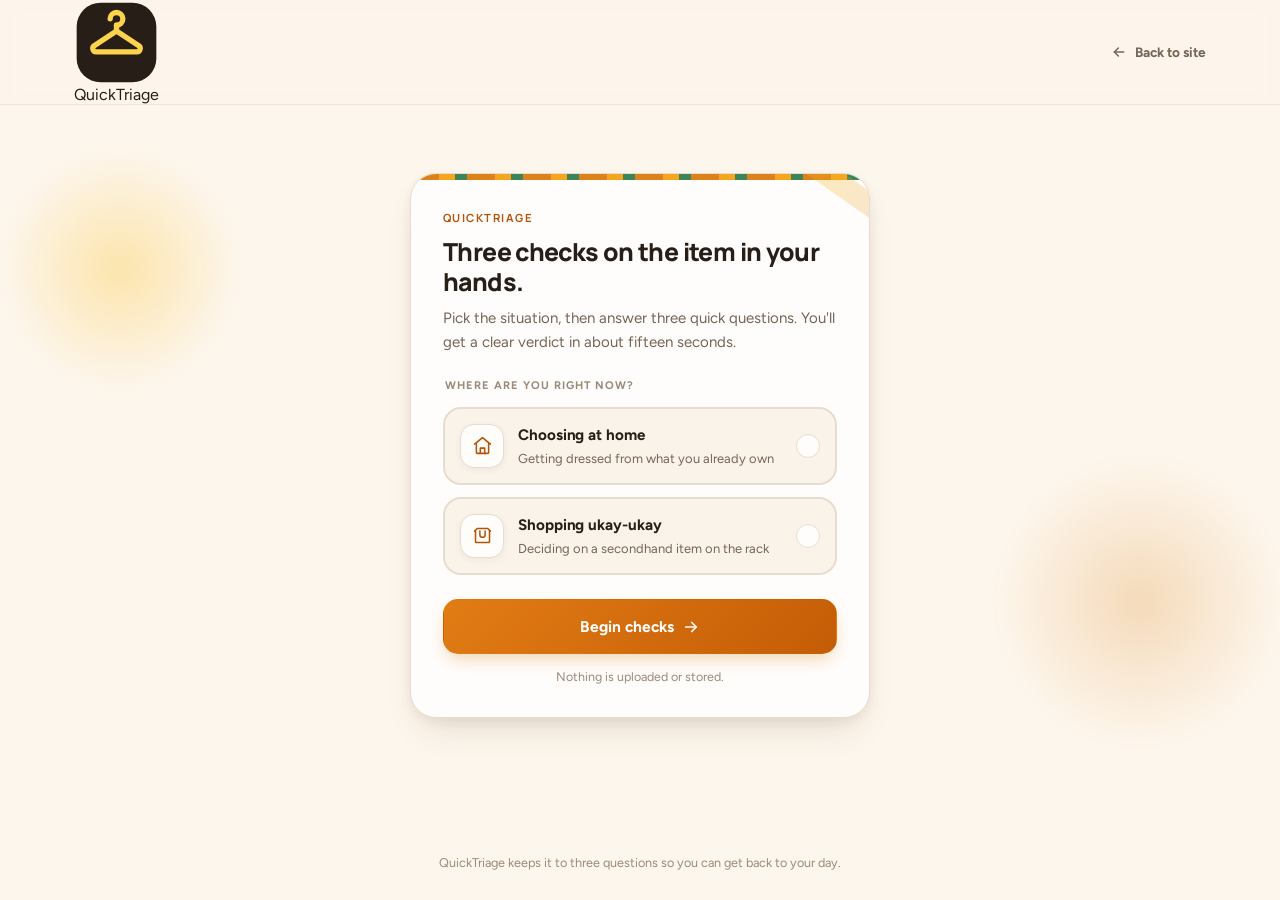
==== session.html @ fe2cacc5 "Add files via upload" ====
<!DOCTYPE html>
<html lang="en">
<head>
  <meta charset="UTF-8">
  <meta name="viewport" content="width=device-width, initial-scale=1">
  <title>QuickTriage — Start a session</title>
  <meta name="description" content="Run any item you're holding through three quick checks. Pick a mode, answer three questions, get a verdict.">
  <meta name="theme-color" content="#fdf6ec">
  <meta name="robots" content="noindex">

  <link rel="preconnect" href="https://fonts.googleapis.com">
  <link rel="preconnect" href="https://fonts.gstatic.com" crossorigin>
  <link href="https://fonts.googleapis.com/css2?family=Figtree:wght@400;600;700&family=Manrope:wght@700;800&display=swap" rel="stylesheet">

  <link rel="stylesheet" href="assets/css/styles.css">
  <link rel="stylesheet" href="assets/css/session.css">
</head>
<body class="qt-session">

  <a class="qt-skip-link" href="#qt-root">Skip to the checklist</a>

  <!-- Thin bar so the app page stays part of the site -->
  <div class="qt-session-bar">
    <div class="qt-container qt-session-bar-inner">
      <a class="qt-logo" href="index.html" aria-label="QuickTriage home">
        <svg viewBox="0 0 32 32" role="img" aria-hidden="true" focusable="false">
          <rect x="1" y="1" width="30" height="30" rx="9" fill="#261e17"/>
          <path d="M16 9.5a2.4 2.4 0 1 0-2.4-2.4" fill="none" stroke="#fcd34d" stroke-width="2" stroke-linecap="round"/>
          <path d="M16 9.5v2.2" fill="none" stroke="#fcd34d" stroke-width="2" stroke-linecap="round"/>
          <path d="M16 11.7 7.6 17.2c-1 .7-.5 2.3.7 2.3h15.4c1.2 0 1.7-1.6.7-2.3L16 11.7Z"
                fill="none" stroke="#fcd34d" stroke-width="2" stroke-linejoin="round"/>
        </svg>
        <span>QuickTriage</span>
      </a>

      <a class="qt-backlink" href="index.html">
        <svg class="qt-icon" viewBox="0 0 24 24" aria-hidden="true" focusable="false"><path d="M19 12H5"/><path d="m11 18-6-6 6-6"/></svg>
        Back to site
      </a>
    </div>
  </div>

  <main class="qt-session-main">
    <div class="qt-root" id="qt-root">

      <div class="qt-app">

        <!-- ---------- SCREEN 1: choose context ---------- -->
        <section class="qt-screen qt-active" id="qt-intake" aria-labelledby="qt-intake-title">
          <p class="qt-kicker">QuickTriage</p>
          <h1 class="qt-h1" id="qt-intake-title">Three checks on the item in your hands.</h1>
          <p class="qt-sub">
            Pick the situation, then answer three quick questions. You'll get a clear
            verdict in about fifteen seconds.
          </p>

          <fieldset style="border:0;margin:0;padding:0;">
            <legend class="qt-field-label">Where are you right now?</legend>

            <div class="qt-ctx-grid" role="radiogroup" aria-labelledby="qt-intake-title">

              <button type="button" class="qt-ctx" data-ctx="home" role="radio" aria-checked="false" tabindex="0">
                <span class="qt-ctx-icon">
                  <svg class="qt-icon" viewBox="0 0 24 24" aria-hidden="true" focusable="false">
                    <path d="M3 10.5 12 3l9 7.5"/>
                    <path d="M5 9.8V20a1 1 0 0 0 1 1h12a1 1 0 0 0 1-1V9.8"/>
                    <path d="M9.5 21v-6h5v6"/>
                  </svg>
                </span>
                <span class="qt-ctx-body">
                  <span class="qt-ctx-title">Choosing at home</span>
                  <span class="qt-ctx-desc">Getting dressed from what you already own</span>
                </span>
              </button>

              <button type="button" class="qt-ctx" data-ctx="shop" role="radio" aria-checked="false" tabindex="0">
                <span class="qt-ctx-icon">
                  <svg class="qt-icon" viewBox="0 0 24 24" aria-hidden="true" focusable="false">
                    <path d="M3 7l3-3h12l3 3"/>
                    <path d="M4 7v12a1 1 0 0 0 1 1h14a1 1 0 0 0 1-1V7"/>
                    <path d="M9 7v4a3 3 0 0 0 6 0V7"/>
                  </svg>
                </span>
                <span class="qt-ctx-body">
                  <span class="qt-ctx-title">Shopping ukay-ukay</span>
                  <span class="qt-ctx-desc">Deciding on a secondhand item on the rack</span>
                </span>
              </button>

            </div>
          </fieldset>

          <button type="button" class="qt-btn qt-btn-primary" id="qt-btn-begin" disabled aria-disabled="true">
            Begin checks
            <svg class="qt-icon" viewBox="0 0 24 24" aria-hidden="true" focusable="false"><path d="M5 12h14"/><path d="m13 6 6 6-6 6"/></svg>
          </button>

          <p style="margin:14px 0 0;font-size:0.78rem;line-height:1.5;color:var(--qt-faint);text-align:center;">
            Nothing is uploaded or stored.
          </p>
        </section>

        <!-- ---------- SCREEN 2: the three checks ---------- -->
        <section class="qt-screen" id="qt-triage" aria-labelledby="qt-q-title" aria-live="polite">
          <div class="qt-meta">
            <span class="qt-badge" id="qt-ctx-badge">Choosing at home</span>
            <span class="qt-badge" id="qt-item-counter">Check 1 of 3</span>
          </div>

          <div class="qt-bar" role="progressbar" aria-labelledby="qt-item-counter"
               aria-valuemin="1" aria-valuemax="3" aria-valuenow="1" id="qt-progress">
            <div class="qt-bar-fill" id="qt-bar-fill"></div>
          </div>

          <h2 class="qt-h2" id="qt-q-title">Does it suit today's plan?</h2>
          <p class="qt-sub" id="qt-q-help">Weather, schedule, how long you'll be on your feet.</p>

          <p class="qt-helper" id="qt-tip">If the answer needs a "well, maybe"—it's a no.</p>

          <button type="button" class="qt-btn qt-btn-yes" id="qt-yes">
            <svg class="qt-icon" viewBox="0 0 24 24" aria-hidden="true" focusable="false"><path d="M20 6 9 17l-5-5"/></svg>
            Yes, that's covered
          </button>
          <button type="button" class="qt-btn qt-btn-no" id="qt-no">
            <svg class="qt-icon" viewBox="0 0 24 24" aria-hidden="true" focusable="false"><path d="M18 6 6 18"/><path d="m6 6 12 12"/></svg>
            No, it isn't
          </button>
          <button type="button" class="qt-btn qt-btn-back" id="qt-back">← Back</button>
        </section>

        <!-- ---------- SCREEN 3: verdict ---------- -->
        <section class="qt-screen" id="qt-verdict" aria-labelledby="qt-verdict-title" aria-live="polite">
          <div class="qt-verdict" id="qt-verdict-box">
            <span class="qt-verdict-emoji" id="qt-verdict-emoji" aria-hidden="true"></span>
            <h2 id="qt-verdict-title">Grab and go</h2>
            <p id="qt-verdict-sub">It passed all three checks.</p>
          </div>

          <ul class="qt-report" id="qt-report"></ul>

          <aside class="qt-recommendation" id="qt-recommendation" aria-live="polite">
            <span class="qt-recommendation-label">Line recommendation</span>
            <p id="qt-recommendation-text">Wear it and enjoy the rest of your day.</p>
          </aside>

          <button type="button" class="qt-btn qt-btn-primary" id="qt-check-another">
            Check another item
            <svg class="qt-icon" viewBox="0 0 24 24" aria-hidden="true" focusable="false"><path d="M12 5v14"/><path d="m6 13 6 6 6-6" transform="rotate(180 12 12)"/></svg>
          </button>
          <button type="button" class="qt-btn qt-btn-ghost" id="qt-see-summary">See the summary</button>
        </section>

        <!-- ---------- SCREEN 4: summary ---------- -->
        <section class="qt-screen" id="qt-summary" aria-labelledby="qt-summary-title">
          <p class="qt-kicker">Session summary</p>
          <h2 class="qt-h2" id="qt-summary-title">Here's how the pile broke down.</h2>

          <div class="qt-stats">
            <div class="qt-stat qt-stat-approved">
              <span class="qt-stat-num" id="qt-stat-approved">0</span>
              <span class="qt-stat-label">Passed all three</span>
            </div>
            <div class="qt-stat">
              <span class="qt-stat-num" id="qt-stat-rejected">0</span>
              <span class="qt-stat-label">Sent back</span>
            </div>
            <div class="qt-stat qt-stat-wide">
              <span class="qt-stat-num" id="qt-stat-total">0</span>
              <span class="qt-stat-label">Items checked in this session</span>
            </div>
          </div>

          <div class="qt-breakdown" id="qt-breakdown"></div>

          <aside class="qt-session-recommendation" id="qt-session-recommendation" aria-live="polite">
            <span class="qt-recommendation-label">What to do next</span>
            <p id="qt-session-recommendation-text">Start checking items to build your session takeaway.</p>
          </aside>

          <button type="button" class="qt-btn qt-btn-primary" id="qt-start-over">Start a new session</button>
          <button type="button" class="qt-btn qt-btn-ghost" id="qt-back-home">Back to the homepage</button>
        </section>

      </div>
    </div>
  </main>

  <p class="qt-session-foot">QuickTriage keeps it to three questions so you can get back to your day.</p>

  <script src="assets/js/session.js"></script>
</body>
</html>
---- assets/css/styles.css ----
/* ==========================================================================
   QuickTriage — shared stylesheet
   Used by index.html (home page) and session.html (the triage app).
   Load order: styles.css, then home.css or session.css.
   ========================================================================== */

:root {
  /* Brand palette — pulled from the QuickTriage session app */
  --qt-primary: #d97706;
  --qt-primary-strong: #b45309;
  --qt-primary-deep: #8c3b06;
  --qt-primary-soft: #fef3c7;
  --qt-primary-border: #fcd34d;

  --qt-success: #2b7a4b;
  --qt-success-strong: #21613b;
  --qt-success-soft: #e9f6ee;

  --qt-danger: #c6472c;
  --qt-danger-strong: #9e3a22;
  --qt-danger-soft: #fdedea;

  /* Neutrals / surfaces */
  --qt-text: #261e17;
  --qt-muted: #756556;
  --qt-faint: #9a8a79;
  --qt-line: #e8dcd0;
  --qt-surface: #fffdfb;
  --qt-surface-2: #faf3ea;
  --qt-surface-hover: #f3e7d8;
  --qt-cream: #fdf6ec;

  /* Shape & motion */
  --qt-radius-lg: 26px;
  --qt-radius-md: 16px;
  --qt-radius-sm: 14px;
  --qt-ease: cubic-bezier(0.22, 0.8, 0.3, 1);
  --qt-shadow: 0 18px 36px -14px rgba(74, 48, 24, 0.18), 0 4px 12px rgba(74, 48, 24, 0.06);
  --qt-shadow-sm: 0 2px 8px rgba(74, 48, 24, 0.06);

  /* Type */
  --qt-font-body: "Figtree", ui-sans-serif, -apple-system, BlinkMacSystemFont, "Segoe UI", Roboto, "Helvetica Neue", Arial, sans-serif;
  --qt-font-head: "Manrope", "Figtree", ui-sans-serif, -apple-system, BlinkMacSystemFont, "Segoe UI", Roboto, Arial, sans-serif;

  /* Layout */
  --qt-max: 1180px;
  --qt-gutter: 24px;
}

/* ---------- Reset ---------- */
*,
*::before,
*::after { box-sizing: border-box; }

html { scroll-behavior: smooth; }

body {
  margin: 0;
  font-family: var(--qt-font-body);
  color: var(--qt-text);
  -webkit-font-smoothing: antialiased;
  -moz-osx-font-smoothing: grayscale;
  font-synthesis: none;
}

img,
svg { display: block; max-width: 100%; }

h1, h2, h3, h4, p, ul, li, figure { margin: 0; padding: 0; }

ul { list-style: none; }

a { color: inherit; text-decoration: none; }

button { font: inherit; color: inherit; }

/* Consistent, visible focus for keyboard users everywhere */
:where(a, button, [tabindex]):focus-visible {
  outline: 2px solid var(--qt-primary);
  outline-offset: 3px;
  border-radius: 6px;
}

/* ---------- Shared primitives ---------- */
.qt-container {
  width: 100%;
  max-width: var(--qt-max);
  margin: 0 auto;
  padding: 0 var(--qt-gutter);
}

.qt-skip-link {
  position: absolute;
  left: 16px;
  top: -80px;
  z-index: 100;
  padding: 12px 20px;
  background: var(--qt-text);
  color: #fff;
  border-radius: 0 0 12px 12px;
  font-weight: 700;
  transition: top 0.2s var(--qt-ease);
}
.qt-skip-link:focus { top: 0; }

.qt-visually-hidden {
  position: absolute !important;
  width: 1px; height: 1px;
  margin: -1px; padding: 0;
  overflow: hidden;
  clip: rect(0 0 0 0);
  clip-path: inset(50%);
  white-space: nowrap;
  border: 0;
}

/* Small caps label used above headings */
.qt-kicker {
  font-family: var(--qt-font-head);
  font-size: 0.72rem;
  font-weight: 700;
  letter-spacing: 0.13em;
  text-transform: uppercase;
  color: var(--qt-primary-strong);
}

.qt-icon {
  width: 22px;
  height: 22px;
  flex: 0 0 auto;
  stroke: currentColor;
  stroke-width: 1.75;
  stroke-linecap: round;
  stroke-linejoin: round;
  fill: none;
}

/* ---------- Global reduced-motion respect ---------- */
@media (prefers-reduced-motion: reduce) {
  html { scroll-behavior: auto; }

  *,
  *::before,
  *::after {
    animation-duration: 0.001ms !important;
    animation-delay: 0ms !important;
    transition-duration: 0.001ms !important;
  }
}
---- assets/css/session.css ----
/* ==========================================================================
   QuickTriage — session.html (triage app) styles
   The .qt-root block is your original component CSS, scoped to the app card.
   ========================================================================== */

body.qt-session {
  background: var(--qt-cream);
  min-height: 100vh;
  display: flex;
  flex-direction: column;
}

/* Thin top bar so the app page still feels part of the site */
.qt-session-bar {
  position: relative;
  z-index: 5;
  border-bottom: 1px solid rgba(232, 220, 208, 0.7);
  background: rgba(253, 246, 236, 0.9);
  backdrop-filter: blur(10px);
  -webkit-backdrop-filter: blur(10px);
}
.qt-session-bar-inner {
  display: flex;
  align-items: center;
  justify-content: space-between;
  gap: 16px;
  min-height: 62px;
}
.qt-backlink {
  display: inline-flex;
  align-items: center;
  gap: 8px;
  font-size: 0.85rem;
  font-weight: 700;
  color: var(--qt-muted);
  padding: 8px 0;
  transition: color 0.18s ease, gap 0.18s var(--qt-ease);
}
.qt-backlink .qt-icon { width: 16px; height: 16px; stroke-width: 2.25; }
.qt-backlink:hover { color: var(--qt-text); gap: 11px; }

.qt-session-main {
  flex: 1;
  display: flex;
  align-items: flex-start;
  justify-content: center;
  padding: clamp(20px, 4vw, 44px) 0 clamp(40px, 6vw, 72px);
}

.qt-session-foot {
  padding: 22px 0 30px;
  text-align: center;
  font-size: 0.79rem;
  color: var(--qt-faint);
}

/* --------------------------------------------------------------------------
   Component: .qt-root
   -------------------------------------------------------------------------- */
.qt-root {
  --qt-primary: #d97706;
  --qt-primary-strong: #b45309;
  --qt-primary-soft: #fef3c7;
  --qt-primary-border: #fcd34d;
  --qt-success: #2b7a4b;
  --qt-success-strong: #21613b;
  --qt-success-soft: #e9f6ee;
  --qt-danger: #c6472c;
  --qt-danger-strong: #9e3a22;
  --qt-danger-soft: #fdedea;
  --qt-text: #261e17;
  --qt-muted: #756556;
  --qt-faint: #9a8a79;
  --qt-line: #e8dcd0;
  --qt-surface: #fffdfb;
  --qt-surface-2: #faf3ea;
  --qt-surface-hover: #f3e7d8;
  --qt-radius-lg: 26px;
  --qt-radius-md: 16px;
  --qt-radius-sm: 14px;
  --qt-ease: cubic-bezier(0.22, 0.8, 0.3, 1);
  --qt-shadow: 0 18px 36px -14px rgba(74, 48, 24, 0.18), 0 4px 12px rgba(74, 48, 24, 0.06);
  --qt-font-body: "Figtree", ui-sans-serif, -apple-system, BlinkMacSystemFont, "Segoe UI", Roboto, "Helvetica Neue", Arial, sans-serif;
  --qt-font-head: "Manrope", "Figtree", ui-sans-serif, -apple-system, BlinkMacSystemFont, "Segoe UI", Roboto, Arial, sans-serif;
  position: relative;
  font-family: var(--qt-font-body);
  display: flex;
  justify-content: center;
  padding: 24px 16px;
  box-sizing: border-box;
  -webkit-font-smoothing: antialiased;
  -moz-osx-font-smoothing: grayscale;
  font-synthesis: none;
  width: 100%;
}
.qt-root *, .qt-root *::before, .qt-root *::after { box-sizing: border-box; }

/* Ambient blobs behind the card */
.qt-root::before,
.qt-root::after {
  content: "";
  position: absolute;
  border-radius: 999px;
  pointer-events: none;
  z-index: 0;
  filter: blur(8px);
}
.qt-root::before {
  width: 240px; height: 240px; top: 0; left: 0;
  background: radial-gradient(circle, rgba(251, 191, 36, 0.32) 0%, rgba(251, 191, 36, 0) 70%);
  animation: qt-float-a 9s ease-in-out infinite alternate;
}
.qt-root::after {
  width: 280px; height: 280px; bottom: 0; right: 0;
  background: radial-gradient(circle, rgba(217, 119, 6, 0.22) 0%, rgba(217, 119, 6, 0) 72%);
  animation: qt-float-b 11s ease-in-out infinite alternate;
}
@keyframes qt-float-a { from { transform: translate3d(0,0,0) scale(1); } to { transform: translate3d(18px,14px,0) scale(1.06); } }
@keyframes qt-float-b { from { transform: translate3d(0,0,0) scale(1); } to { transform: translate3d(-16px,-12px,0) scale(1.05); } }

.qt-app {
  position: relative; z-index: 1; overflow: hidden;
  width: 100%; max-width: 460px;
  background: var(--qt-surface);
  border: 1px solid var(--qt-line);
  border-radius: var(--qt-radius-lg);
  box-shadow: var(--qt-shadow);
  padding: 30px 24px 26px;
  color: var(--qt-text);
  text-align: left; line-height: 1.5;
  -webkit-tap-highlight-color: transparent;
}

/* Striped awning accent along the card top */
.qt-app::before {
  content: ""; position: absolute; top: 0; left: 0; right: 0; height: 6px;
  background: repeating-linear-gradient(90deg,
    var(--qt-primary) 0px, var(--qt-primary) 28px,
    #f59e0b 28px, #f59e0b 44px,
    var(--qt-success) 44px, var(--qt-success) 56px);
  opacity: 0.92; pointer-events: none;
}
.qt-app::after {
  content: ""; position: absolute; top: 6px; right: -36px;
  width: 110px; height: 22px;
  background: linear-gradient(90deg, rgba(251,191,36,0.3), rgba(217,119,6,0.18));
  transform: rotate(35deg); pointer-events: none;
}

/* ---- Screens ---- */
.qt-screen { display: none; }
.qt-screen.qt-active { display: block; }
#qt-triage.qt-active { animation: qt-step-in 0.28s var(--qt-ease) both; }
#qt-verdict.qt-active { animation: qt-stage-in 0.3s var(--qt-ease) both; }
#qt-summary.qt-active { animation: qt-rise-in 0.34s var(--qt-ease) both; }

@keyframes qt-step-in { from { opacity: 0; transform: translateX(16px); } to { opacity: 1; transform: translateX(0); } }
@keyframes qt-stage-in { from { opacity: 0; transform: scale(1.03); } 60% { opacity: 1; } to { opacity: 1; transform: scale(1); } }
@keyframes qt-rise-in { from { opacity: 0; transform: translateY(16px); } to { opacity: 1; transform: translateY(0); } }
@keyframes qt-rise { from { opacity: 0; transform: translateY(8px); } to { opacity: 1; transform: translateY(0); } }
@keyframes qt-fade-only { from { opacity: 0; } to { opacity: 1; } }
@keyframes qt-pop { 0% { transform: scale(1); } 45% { transform: scale(1.12); } 100% { transform: scale(1); } }
@keyframes qt-verdict-pop { 0% { opacity: 0; transform: scale(0.92) rotate(-1.4deg); } 60% { opacity: 1; transform: scale(1.015) rotate(0.4deg); } 100% { opacity: 1; transform: scale(1) rotate(0deg); } }
@keyframes qt-row-in { from { opacity: 0; transform: translateX(-6px); } to { opacity: 1; transform: translateX(0); } }
@keyframes qt-bar-grow { from { transform: scaleX(0); } to { transform: scaleX(1); } }

.qt-in { animation: qt-rise 0.26s var(--qt-ease) both; }
.qt-in-soft { animation: qt-fade-only 0.26s ease-out both; }
.qt-pop { animation: qt-pop 0.28s ease-out; }
.qt-verdict-in { animation: qt-verdict-pop 0.3s var(--qt-ease) both; }
.qt-row { animation: qt-row-in 0.24s ease-out both; }

/* ---- Typography ---- */
.qt-kicker { margin: 0 0 10px; font-family: var(--qt-font-head); font-size: 0.7rem; font-weight: 700; letter-spacing: 0.13em; text-transform: uppercase; color: var(--qt-primary-strong); }
.qt-h1 { margin: 0 0 10px; font-family: var(--qt-font-head); font-size: 1.55rem; line-height: 1.2; font-weight: 800; letter-spacing: -0.025em; }
.qt-h2 { margin: 0 0 12px; font-family: var(--qt-font-head); font-size: 1.2rem; line-height: 1.32; font-weight: 700; letter-spacing: -0.015em; }
.qt-sub { margin: 0 0 24px; font-size: 0.94rem; line-height: 1.6; color: var(--qt-muted); }
.qt-field-label { margin: 0 0 12px; font-size: 0.69rem; font-weight: 700; letter-spacing: 0.09em; text-transform: uppercase; color: var(--qt-faint); }

/* ---- Context picker ---- */
.qt-ctx-grid { display: grid; gap: 12px; margin-bottom: 24px; }

.qt-ctx {
  position: relative; display: flex; align-items: flex-start; gap: 14px;
  width: 100%; min-height: 66px; text-align: left; font: inherit; color: inherit;
  background: var(--qt-surface-2); border: 2px solid var(--qt-line);
  border-radius: 18px; padding: 15px 46px 15px 15px;
  cursor: pointer; touch-action: manipulation;
  -webkit-user-select: none; user-select: none; -webkit-tap-highlight-color: transparent;
  transition: border-color 0.16s ease, background-color 0.16s ease, box-shadow 0.16s ease, transform 0.16s ease;
}
@media (hover: hover) {
  .qt-ctx:hover { background: var(--qt-surface-hover); border-color: #d8c3ad; box-shadow: 0 2px 10px -4px rgba(74,48,24,0.16); transform: translateY(-2px); }
}
.qt-ctx:active { transform: scale(0.987); }
.qt-ctx:focus-visible { outline: 2px solid var(--qt-primary); outline-offset: 2px; }
.qt-ctx.qt-selected {
  border-color: var(--qt-primary);
  background: linear-gradient(135deg, #fffdf9 0%, #fef5e4 100%);
  box-shadow: 0 8px 20px -6px rgba(217, 119, 6, 0.22);
}
.qt-ctx::after {
  content: ""; position: absolute; top: 50%; right: 15px;
  width: 24px; height: 24px; border-radius: 50%;
  border: 1.5px solid var(--qt-line); background-color: var(--qt-surface);
  background-repeat: no-repeat; background-position: center; background-size: 13px 13px;
  transform: translateY(-50%); pointer-events: none;
  transition: border-color 0.16s ease, background-color 0.16s ease;
}
.qt-ctx.qt-selected::after {
  border-color: var(--qt-primary); background-color: var(--qt-primary);
  background-image: url("data:image/svg+xml,%3Csvg xmlns='http://www.w3.org/2000/svg' viewBox='0 0 24 24' fill='none' stroke='%23ffffff' stroke-width='3.5' stroke-linecap='round' stroke-linejoin='round'%3E%3Cpath d='M20 6L9 17l-5-5'/%3E%3C/svg%3E");
  animation: qt-pop 0.26s ease-out;
}

.qt-ctx-icon {
  flex: 0 0 auto; display: grid; place-items: center;
  width: 44px; height: 44px; border-radius: 14px;
  background: #fffdf9; border: 1px solid var(--qt-line);
  box-shadow: 0 2px 6px rgba(74,48,24,0.06);
  color: var(--qt-primary-strong);
  transition: background-color 0.16s ease, border-color 0.16s ease;
}
.qt-ctx-icon .qt-icon { width: 21px; height: 21px; }
.qt-ctx.qt-selected .qt-ctx-icon { background: var(--qt-primary-soft); border-color: var(--qt-primary-border); }

.qt-ctx-title { display: block; font-size: 0.95rem; font-weight: 700; letter-spacing: -0.005em; margin-bottom: 3px; }
.qt-ctx-desc { display: block; font-size: 0.81rem; line-height: 1.4; color: var(--qt-muted); }

/* ---- Buttons ---- */
.qt-btn { transition: background-color 0.16s ease, border-color 0.16s ease, box-shadow 0.16s ease, transform 0.12s ease; }

.qt-root .qt-btn {
  display: flex; align-items: center; justify-content: center; gap: 8px;
  width: 100%; min-height: 52px; padding: 15px 20px;
  font: inherit; font-size: 0.97rem; font-weight: 700; letter-spacing: -0.005em;
  border: 1.5px solid transparent; border-radius: 15px;
  cursor: pointer; touch-action: manipulation;
  -webkit-user-select: none; user-select: none; -webkit-tap-highlight-color: transparent;
}
.qt-root .qt-btn .qt-icon { width: 18px; height: 18px; stroke-width: 2.25; }
.qt-btn:focus-visible { outline: 2px solid var(--qt-primary); outline-offset: 2px; }
.qt-btn:active { transform: scale(0.985); }

.qt-btn-primary { background: linear-gradient(135deg, #e27c14 0%, #c45c06 100%); color: #ffffff; box-shadow: 0 8px 18px -4px rgba(217,119,6,0.32); }
@media (hover: hover) { .qt-btn-primary:hover { background: linear-gradient(135deg, #d4700c 0%, #ae5004 100%); transform: translateY(-1px); } }
.qt-btn-primary:active { box-shadow: 0 4px 10px -4px rgba(217,119,6,0.34); }

.qt-btn-yes { background: linear-gradient(135deg, #2f8552 0%, var(--qt-success) 100%); color: #ffffff; margin-bottom: 10px; box-shadow: 0 6px 16px -4px rgba(43,122,75,0.3); }
@media (hover: hover) { .qt-btn-yes:hover { background: linear-gradient(135deg, #277346 0%, var(--qt-success-strong) 100%); transform: translateY(-1px); } }

.qt-btn-no { background: var(--qt-danger-soft); color: var(--qt-danger); border-color: #f5c0b5; }
@media (hover: hover) { .qt-btn-no:hover { background: #fbd7d0; border-color: #eba496; } }
#qt-triage.qt-inverted-question #qt-yes { margin-bottom: 10px; }
#qt-triage.qt-inverted-question #qt-no { margin-bottom: 0; }

.qt-btn-ghost { background: var(--qt-surface-2); color: var(--qt-text); border-color: var(--qt-line); margin-top: 10px; }
@media (hover: hover) { .qt-btn-ghost:hover { background: var(--qt-surface-hover); border-color: #d6c2ad; } }

.qt-btn-back { background: transparent; color: var(--qt-muted); border-color: transparent; min-height: 40px; padding: 8px; margin-top: 4px; font-size: 0.84rem; font-weight: 600; letter-spacing: 0; }
@media (hover: hover) { .qt-btn-back:hover { background: var(--qt-surface-2); color: var(--qt-text); } }

/* ---- Meta, progress ---- */
.qt-meta { display: flex; align-items: center; justify-content: space-between; gap: 10px; margin-bottom: 14px; }
.qt-badge { display: inline-block; font-size: 0.75rem; font-weight: 700; letter-spacing: 0.015em; padding: 5px 12px; border-radius: 999px; border: 1px solid var(--qt-line); background: var(--qt-surface-2); color: var(--qt-muted); white-space: nowrap; }
#qt-item-counter { background: var(--qt-primary-soft); border-color: var(--qt-primary-border); color: #8c3b06; }

.qt-bar { height: 9px; background: var(--qt-surface-2); border: 1px solid var(--qt-line); border-radius: 999px; overflow: hidden; margin-bottom: 22px; }
.qt-bar-fill { height: 100%; width: 33.333%; border-radius: 999px; background: linear-gradient(90deg, #fbbf24 0%, var(--qt-primary) 100%); transition: width 0.34s var(--qt-ease); }

.qt-helper { background: var(--qt-surface-2); border: 1px solid var(--qt-line); border-left: 4px solid var(--qt-primary); border-radius: 4px 14px 14px 4px; padding: 12px 14px; margin: 0 0 22px; font-size: 0.85rem; line-height: 1.5; color: var(--qt-muted); }

/* ---- Verdict ---- */
.qt-verdict { position: relative; overflow: hidden; border-radius: 20px; padding: 26px 20px 22px; text-align: center; margin-bottom: 18px; border: 1.5px solid transparent; }
.qt-verdict-grab { background: linear-gradient(160deg, #f1fbf5 0%, var(--qt-success-soft) 100%); border-color: #b4dfc4; color: #17492b; box-shadow: 0 10px 22px -8px rgba(43,122,75,0.18); }
.qt-verdict-skip { background: linear-gradient(160deg, #fff5f3 0%, var(--qt-danger-soft) 100%); border-color: #f5c0b5; color: #782312; box-shadow: 0 10px 22px -8px rgba(198,71,44,0.16); }
.qt-verdict::before { content: ""; position: absolute; top: 0; left: 0; right: 0; height: 3px; background: currentColor; opacity: 0.22; pointer-events: none; }
.qt-verdict-emoji { display: inline-grid; place-items: center; width: 46px; height: 46px; border-radius: 50%; background: var(--qt-surface); box-shadow: 0 6px 16px -8px rgba(74,48,24,0.35); font-size: 1.3rem; line-height: 1; margin-bottom: 12px; }
.qt-verdict-emoji .qt-icon { width: 22px; height: 22px; stroke-width: 2.4; }
.qt-verdict h2 { margin: 0 0 6px; font-family: var(--qt-font-head); font-size: 1.24rem; font-weight: 700; letter-spacing: -0.018em; }
.qt-verdict p { margin: 0; font-size: 0.88rem; line-height: 1.5; opacity: 0.82; }

/* ---- Report list ---- */
.qt-report { list-style: none; margin: 0 0 22px; padding: 0; border: 1px solid var(--qt-line); border-radius: var(--qt-radius-sm); overflow: hidden; background: var(--qt-surface); }
.qt-report li { padding: 15px 16px 16px; font-size: 0.9rem; background: var(--qt-surface); }
.qt-report li + li { border-top: 1px solid var(--qt-line); }
.qt-report-line { display: flex; align-items: flex-start; justify-content: space-between; gap: 14px; }
.qt-report-name { font-weight: 700; letter-spacing: -0.005em; min-width: 0; }
.qt-mark { flex: 0 0 auto; margin-top: 1px; font-size: 0.72rem; font-weight: 700; letter-spacing: 0.015em; padding: 4px 9px; border-radius: 999px; white-space: nowrap; }
.qt-mark-pass { color: #1f6340; background: var(--qt-success-soft); }
.qt-mark-fail { color: var(--qt-danger-strong); background: var(--qt-danger-soft); }
.qt-row-suggestion { margin: 9px 0 0; padding-left: 10px; border-left: 3px solid #e7a89b; font-size: 0.82rem; line-height: 1.5; color: var(--qt-muted); }
.qt-row-suggestion strong { color: var(--qt-danger-strong); }

.qt-recommendation,
.qt-session-recommendation {
  position: relative;
  overflow: hidden;
  margin: -8px 0 18px;
  padding: 15px 16px 14px;
  border: 1.5px solid var(--qt-line);
  border-radius: var(--qt-radius-md);
  background: linear-gradient(135deg, #fffdf9 0%, #f8eddf 100%);
}
.qt-recommendation-pass { border-color: #b4dfc4; background: linear-gradient(135deg, #f7fcf9 0%, #e8f6ed 100%); }
.qt-recommendation-skip { border-color: #f5c0b5; background: linear-gradient(135deg, #fffaf8 0%, #fdeee9 100%); }
.qt-recommendation::before,
.qt-session-recommendation::before {
  content: "";
  position: absolute;
  left: 0;
  top: 0;
  bottom: 0;
  width: 4px;
  background: var(--qt-primary);
}
.qt-recommendation-pass::before { background: var(--qt-success); }
.qt-recommendation-skip::before { background: var(--qt-danger); }
.qt-recommendation-label {
  display: block;
  margin-bottom: 5px;
  font-size: 0.67rem;
  font-weight: 800;
  line-height: 1.2;
  letter-spacing: 0.11em;
  text-transform: uppercase;
  color: var(--qt-primary-strong);
}
.qt-recommendation p,
.qt-session-recommendation p {
  margin: 0;
  font-size: 0.88rem;
  line-height: 1.55;
  font-weight: 700;
  color: var(--qt-text);
}

/* ---- Summary ---- */
.qt-stats { display: grid; grid-template-columns: 1fr 1fr; gap: 12px; margin-bottom: 18px; }
.qt-stat { background: var(--qt-surface-2); border: 1.5px solid var(--qt-line); border-radius: 16px; padding: 16px 12px; text-align: center; }
.qt-stat-wide { grid-column: 1 / -1; background: linear-gradient(135deg, #fffdf9 0%, #fef5e4 100%); border-color: var(--qt-primary-border); }
.qt-stat-num { display: block; font-family: var(--qt-font-head); font-size: 1.72rem; font-weight: 800; line-height: 1.05; letter-spacing: -0.025em; color: var(--qt-primary); font-variant-numeric: tabular-nums; }
.qt-stat-approved .qt-stat-num { color: var(--qt-success); }
.qt-stat-label { display: block; margin-top: 6px; font-size: 0.76rem; line-height: 1.35; font-weight: 600; color: var(--qt-muted); }

.qt-breakdown { padding: 16px; border: 1px solid var(--qt-line); border-radius: var(--qt-radius-md); margin-bottom: 20px; background: var(--qt-surface); }
.qt-bd-title { margin: 0 0 10px; font-size: 0.69rem; font-weight: 700; letter-spacing: 0.09em; text-transform: uppercase; color: var(--qt-faint); }
.qt-bd-row { position: relative; display: flex; align-items: center; justify-content: space-between; gap: 10px; font-size: 0.86rem; padding: 9px 0 12px; }
.qt-bd-row::after { content: ""; position: absolute; left: 0; right: 0; bottom: 5px; height: 3px; width: var(--qt-w, 0%); border-radius: 999px; background: linear-gradient(90deg, #e0704f 0%, var(--qt-danger) 100%); transform-origin: left center; pointer-events: none; animation: qt-bar-grow 0.52s var(--qt-ease) var(--qt-d, 0ms) both; }
.qt-bd-row + .qt-bd-row { border-top: 1px solid var(--qt-line); }
.qt-bd-name { font-weight: 600; }
.qt-bd-count { font-weight: 800; font-size: 0.8rem; color: var(--qt-danger-strong); background: var(--qt-danger-soft); border-radius: 999px; padding: 2px 10px; font-variant-numeric: tabular-nums; }
.qt-bd-note { margin: 0; font-size: 0.85rem; line-height: 1.5; color: var(--qt-muted); }

.qt-item-row { display: flex; align-items: baseline; justify-content: space-between; gap: 12px; padding: 9px 0; border-top: 1px solid var(--qt-line); font-size: 0.85rem; }
.qt-item-row:first-of-type { border-top: 0; padding-top: 0; }
.qt-item-n { font-weight: 700; color: var(--qt-text); }
.qt-item-v { text-align: right; font-weight: 600; font-size: 0.82rem; }
.qt-v-pass { color: var(--qt-success-strong); }
.qt-v-fail { color: var(--qt-danger-strong); }

/* ---- Responsive ---- */
@media (max-width: 480px) {
  .qt-root { padding: 16px 10px; }
  .qt-app { padding: 26px 18px 22px; border-radius: 22px; }
  .qt-h1 { font-size: 1.42rem; }
  .qt-h2 { font-size: 1.12rem; }
  .qt-stat-num { font-size: 1.55rem; }
  .qt-ctx { padding: 14px 44px 14px 14px; gap: 12px; }
  .qt-ctx-icon { width: 40px; height: 40px; }
  .qt-report li { padding: 14px 14px 15px; }
}
@media (min-width: 768px) { .qt-app { padding: 36px 32px 30px; } }
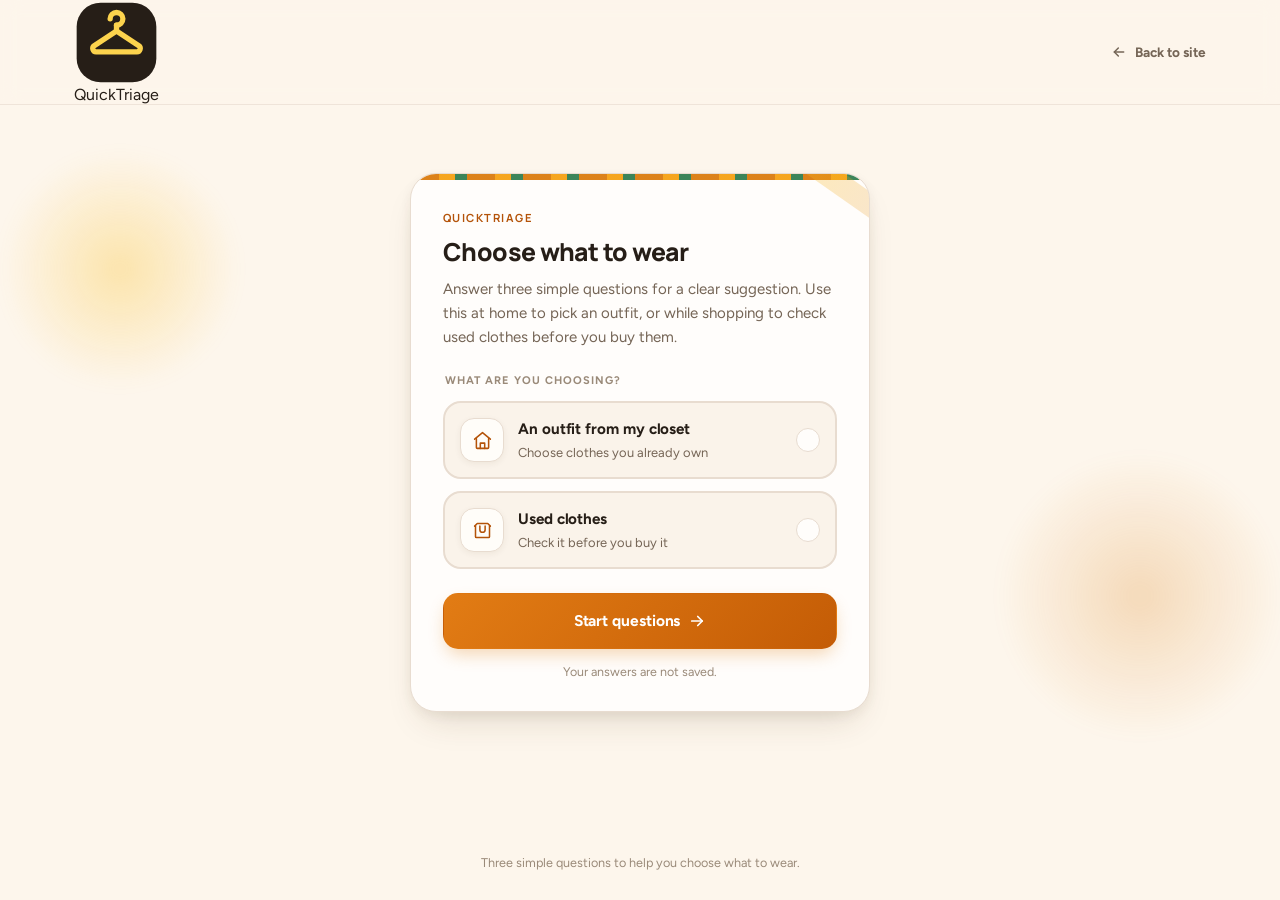
==== commit b8971da5: "Use clear language on site pages" ====
--- a/session.html
+++ b/session.html
@@ -3,8 +3,8 @@
 <head>
   <meta charset="UTF-8">
   <meta name="viewport" content="width=device-width, initial-scale=1">
-  <title>QuickTriage — Start a session</title>
-  <meta name="description" content="Run any item you're holding through three quick checks. Pick a mode, answer three questions, get a verdict.">
+  <title>QuickTriage: Check an outfit or used clothes</title>
+  <meta name="description" content="Answer three simple questions to choose an outfit or check used clothes before you buy them.">
   <meta name="theme-color" content="#fdf6ec">
   <meta name="robots" content="noindex">
 
@@ -17,7 +17,7 @@
 </head>
 <body class="qt-session">
 
-  <a class="qt-skip-link" href="#qt-root">Skip to the checklist</a>
+  <a class="qt-skip-link" href="#qt-root">Skip to the questions</a>
 
   <!-- Thin bar so the app page stays part of the site -->
   <div class="qt-session-bar">
@@ -45,17 +45,17 @@
 
       <div class="qt-app">
 
-        <!-- ---------- SCREEN 1: choose context ---------- -->
+        <!-- SCREEN 1: choose what you are checking -->
         <section class="qt-screen qt-active" id="qt-intake" aria-labelledby="qt-intake-title">
           <p class="qt-kicker">QuickTriage</p>
-          <h1 class="qt-h1" id="qt-intake-title">Three checks on the item in your hands.</h1>
+          <h1 class="qt-h1" id="qt-intake-title">Choose what to wear</h1>
           <p class="qt-sub">
-            Pick the situation, then answer three quick questions. You'll get a clear
-            verdict in about fifteen seconds.
+            Answer three simple questions for a clear suggestion. Use this at home to pick
+            an outfit, or while shopping to check used clothes before you buy them.
           </p>
 
           <fieldset style="border:0;margin:0;padding:0;">
-            <legend class="qt-field-label">Where are you right now?</legend>
+            <legend class="qt-field-label">What are you choosing?</legend>
 
             <div class="qt-ctx-grid" role="radiogroup" aria-labelledby="qt-intake-title">
 
@@ -68,8 +68,8 @@
                   </svg>
                 </span>
                 <span class="qt-ctx-body">
-                  <span class="qt-ctx-title">Choosing at home</span>
-                  <span class="qt-ctx-desc">Getting dressed from what you already own</span>
+                  <span class="qt-ctx-title">An outfit from my closet</span>
+                  <span class="qt-ctx-desc">Choose clothes you already own</span>
                 </span>
               </button>
 
@@ -82,8 +82,8 @@
                   </svg>
                 </span>
                 <span class="qt-ctx-body">
-                  <span class="qt-ctx-title">Shopping ukay-ukay</span>
-                  <span class="qt-ctx-desc">Deciding on a secondhand item on the rack</span>
+                  <span class="qt-ctx-title">Used clothes</span>
+                  <span class="qt-ctx-desc">Check it before you buy it</span>
                 </span>
               </button>
 
@@ -91,16 +91,16 @@
           </fieldset>
 
           <button type="button" class="qt-btn qt-btn-primary" id="qt-btn-begin" disabled aria-disabled="true">
-            Begin checks
+            Start questions
             <svg class="qt-icon" viewBox="0 0 24 24" aria-hidden="true" focusable="false"><path d="M5 12h14"/><path d="m13 6 6 6-6 6"/></svg>
           </button>
 
           <p style="margin:14px 0 0;font-size:0.78rem;line-height:1.5;color:var(--qt-faint);text-align:center;">
-            Nothing is uploaded or stored.
+            Your answers are not saved.
           </p>
         </section>
 
-        <!-- ---------- SCREEN 2: the three checks ---------- -->
+        <!-- SCREEN 2: the questions -->
         <section class="qt-screen" id="qt-triage" aria-labelledby="qt-q-title" aria-live="polite">
           <div class="qt-meta">
             <span class="qt-badge" id="qt-ctx-badge">Choosing at home</span>
@@ -115,7 +115,7 @@
           <h2 class="qt-h2" id="qt-q-title">Does it suit today's plan?</h2>
           <p class="qt-sub" id="qt-q-help">Weather, schedule, how long you'll be on your feet.</p>
 
-          <p class="qt-helper" id="qt-tip">If the answer needs a "well, maybe"—it's a no.</p>
+          <p class="qt-helper" id="qt-tip">If it does not fit your day, choose a different outfit.</p>
 
           <button type="button" class="qt-btn qt-btn-yes" id="qt-yes">
             <svg class="qt-icon" viewBox="0 0 24 24" aria-hidden="true" focusable="false"><path d="M20 6 9 17l-5-5"/></svg>
@@ -125,22 +125,22 @@
             <svg class="qt-icon" viewBox="0 0 24 24" aria-hidden="true" focusable="false"><path d="M18 6 6 18"/><path d="m6 6 12 12"/></svg>
             No, it isn't
           </button>
-          <button type="button" class="qt-btn qt-btn-back" id="qt-back">← Back</button>
+          <button type="button" class="qt-btn qt-btn-back" id="qt-back">Previous question</button>
         </section>
 
-        <!-- ---------- SCREEN 3: verdict ---------- -->
+        <!-- SCREEN 3: result -->
         <section class="qt-screen" id="qt-verdict" aria-labelledby="qt-verdict-title" aria-live="polite">
           <div class="qt-verdict" id="qt-verdict-box">
             <span class="qt-verdict-emoji" id="qt-verdict-emoji" aria-hidden="true"></span>
-            <h2 id="qt-verdict-title">Grab and go</h2>
-            <p id="qt-verdict-sub">It passed all three checks.</p>
+            <h2 id="qt-verdict-title">Good choice</h2>
+            <p id="qt-verdict-sub">It passed all three questions.</p>
           </div>
 
           <ul class="qt-report" id="qt-report"></ul>
 
           <aside class="qt-recommendation" id="qt-recommendation" aria-live="polite">
-            <span class="qt-recommendation-label">Line recommendation</span>
-            <p id="qt-recommendation-text">Wear it and enjoy the rest of your day.</p>
+            <span class="qt-recommendation-label">Your suggestion</span>
+            <p id="qt-recommendation-text">It passed all three questions. Wear it today.</p>
           </aside>
 
           <button type="button" class="qt-btn qt-btn-primary" id="qt-check-another">
@@ -150,23 +150,23 @@
           <button type="button" class="qt-btn qt-btn-ghost" id="qt-see-summary">See the summary</button>
         </section>
 
-        <!-- ---------- SCREEN 4: summary ---------- -->
+        <!-- SCREEN 4: summary -->
         <section class="qt-screen" id="qt-summary" aria-labelledby="qt-summary-title">
           <p class="qt-kicker">Session summary</p>
-          <h2 class="qt-h2" id="qt-summary-title">Here's how the pile broke down.</h2>
+          <h2 class="qt-h2" id="qt-summary-title">Your results</h2>
 
           <div class="qt-stats">
             <div class="qt-stat qt-stat-approved">
               <span class="qt-stat-num" id="qt-stat-approved">0</span>
-              <span class="qt-stat-label">Passed all three</span>
+              <span class="qt-stat-label">Passed all three questions</span>
             </div>
             <div class="qt-stat">
               <span class="qt-stat-num" id="qt-stat-rejected">0</span>
-              <span class="qt-stat-label">Sent back</span>
+              <span class="qt-stat-label">Did not pass</span>
             </div>
             <div class="qt-stat qt-stat-wide">
               <span class="qt-stat-num" id="qt-stat-total">0</span>
-              <span class="qt-stat-label">Items checked in this session</span>
+              <span class="qt-stat-label">Items checked</span>
             </div>
           </div>
 
@@ -174,10 +174,10 @@
 
           <aside class="qt-session-recommendation" id="qt-session-recommendation" aria-live="polite">
             <span class="qt-recommendation-label">What to do next</span>
-            <p id="qt-session-recommendation-text">Start checking items to build your session takeaway.</p>
+            <p id="qt-session-recommendation-text">Check an item to see a suggestion here.</p>
           </aside>
 
-          <button type="button" class="qt-btn qt-btn-primary" id="qt-start-over">Start a new session</button>
+          <button type="button" class="qt-btn qt-btn-primary" id="qt-start-over">Start over</button>
           <button type="button" class="qt-btn qt-btn-ghost" id="qt-back-home">Back to the homepage</button>
         </section>
 
@@ -185,7 +185,7 @@
     </div>
   </main>
 
-  <p class="qt-session-foot">QuickTriage keeps it to three questions so you can get back to your day.</p>
+  <p class="qt-session-foot">Three simple questions to help you choose what to wear.</p>
 
   <script src="assets/js/session.js"></script>
 </body>
--- a/assets/css/session.css
+++ b/assets/css/session.css
@@ -251,9 +251,6 @@
 
 .qt-btn-no { background: var(--qt-danger-soft); color: var(--qt-danger); border-color: #f5c0b5; }
 @media (hover: hover) { .qt-btn-no:hover { background: #fbd7d0; border-color: #eba496; } }
-#qt-triage.qt-inverted-question #qt-yes { margin-bottom: 10px; }
-#qt-triage.qt-inverted-question #qt-no { margin-bottom: 0; }
-
 .qt-btn-ghost { background: var(--qt-surface-2); color: var(--qt-text); border-color: var(--qt-line); margin-top: 10px; }
 @media (hover: hover) { .qt-btn-ghost:hover { background: var(--qt-surface-hover); border-color: #d6c2ad; } }
 
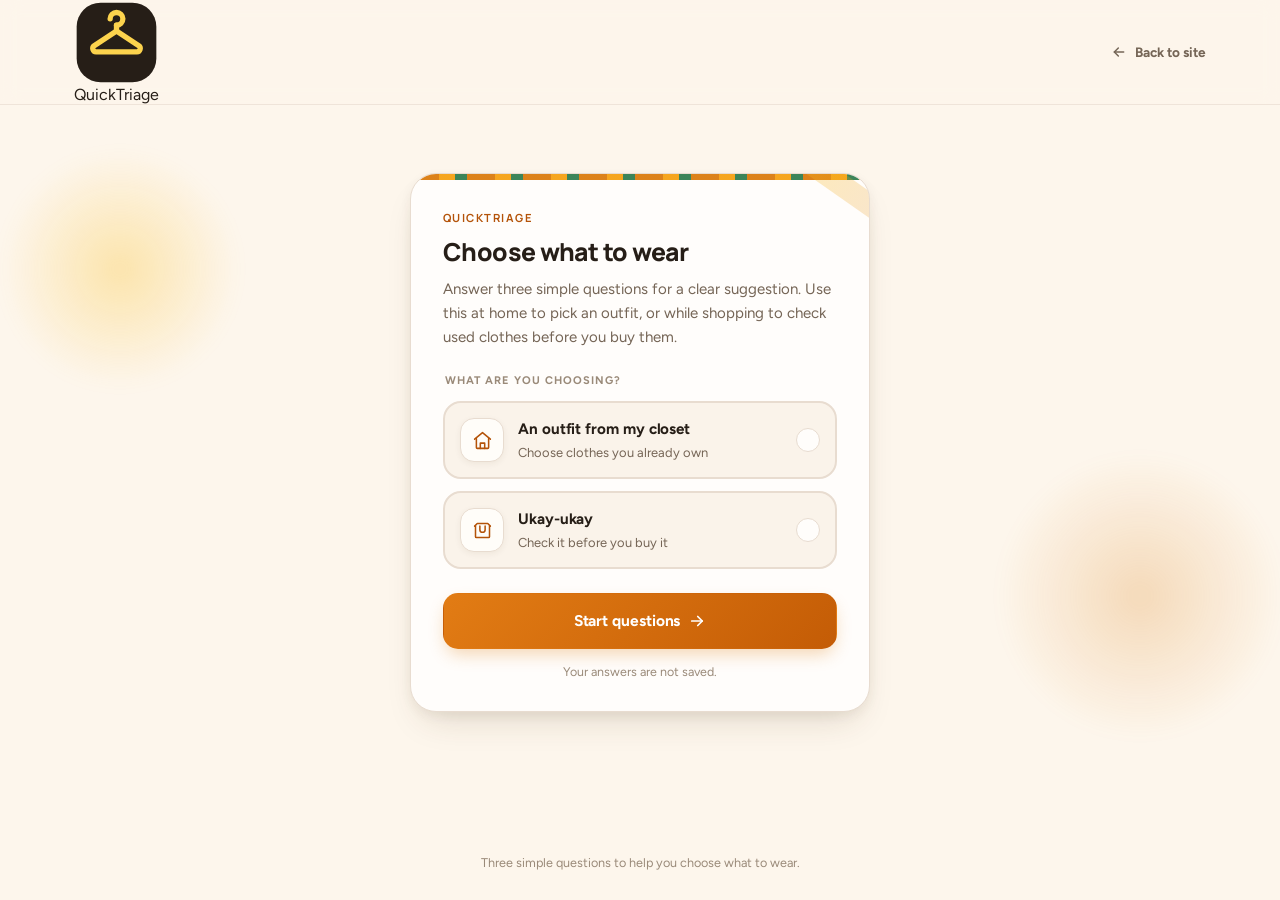
==== commit e309eb54: "Restore Ukay-ukay session label" ====
--- a/session.html
+++ b/session.html
@@ -82,7 +82,7 @@
                   </svg>
                 </span>
                 <span class="qt-ctx-body">
-                  <span class="qt-ctx-title">Used clothes</span>
+                  <span class="qt-ctx-title">Ukay-ukay</span>
                   <span class="qt-ctx-desc">Check it before you buy it</span>
                 </span>
               </button>
@@ -138,11 +138,6 @@
 
           <ul class="qt-report" id="qt-report"></ul>
 
-          <aside class="qt-recommendation" id="qt-recommendation" aria-live="polite">
-            <span class="qt-recommendation-label">Your suggestion</span>
-            <p id="qt-recommendation-text">It passed all three questions. Wear it today.</p>
-          </aside>
-
           <button type="button" class="qt-btn qt-btn-primary" id="qt-check-another">
             Check another item
             <svg class="qt-icon" viewBox="0 0 24 24" aria-hidden="true" focusable="false"><path d="M12 5v14"/><path d="m6 13 6 6 6-6" transform="rotate(180 12 12)"/></svg>
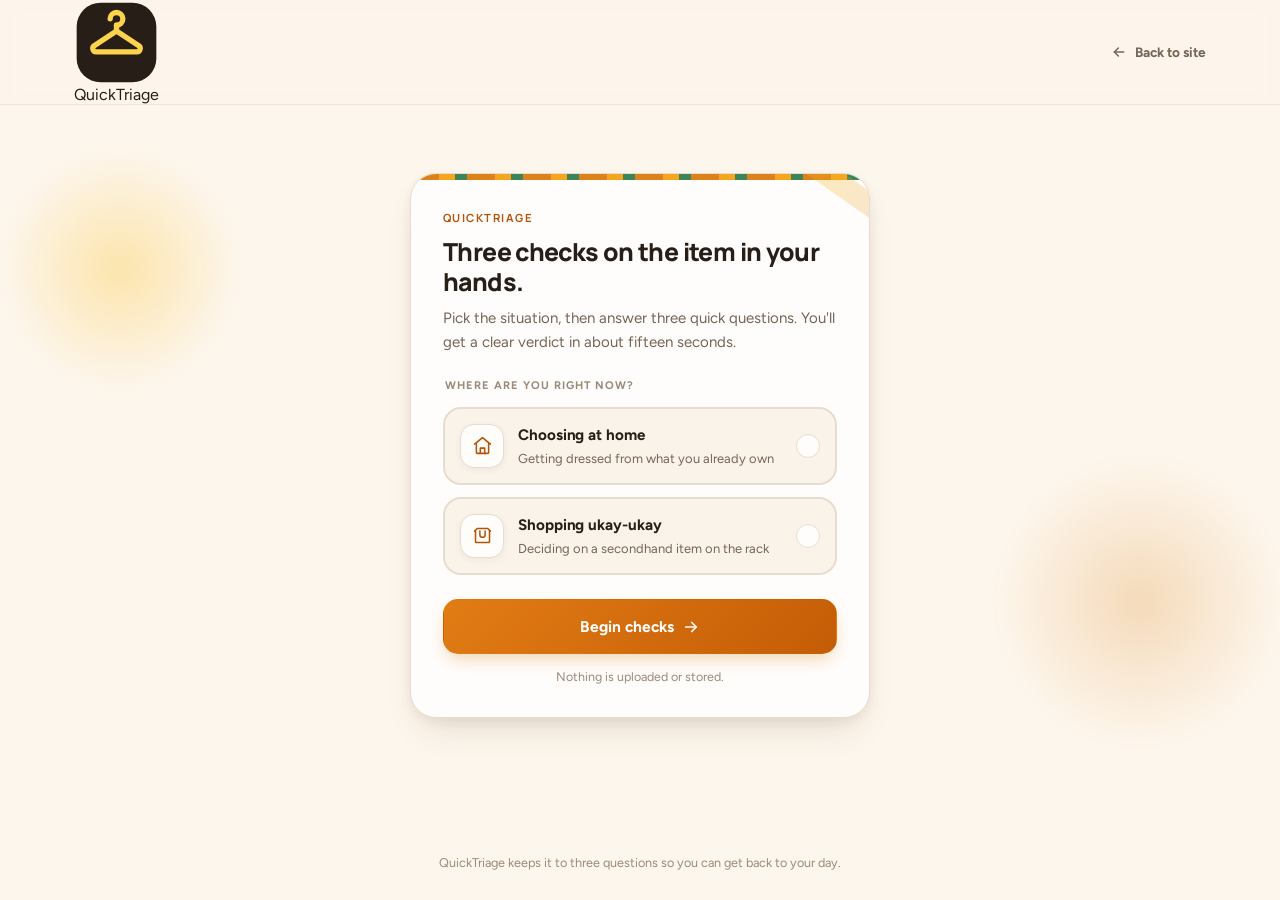
==== commit a9ebe389: "Restore pre-user-testing site pages" ====
--- a/session.html
+++ b/session.html
@@ -3,8 +3,8 @@
 <head>
   <meta charset="UTF-8">
   <meta name="viewport" content="width=device-width, initial-scale=1">
-  <title>QuickTriage: Check an outfit or used clothes</title>
-  <meta name="description" content="Answer three simple questions to choose an outfit or check used clothes before you buy them.">
+  <title>QuickTriage — Start a session</title>
+  <meta name="description" content="Run any item you're holding through three quick checks. Pick a mode, answer three questions, get a verdict.">
   <meta name="theme-color" content="#fdf6ec">
   <meta name="robots" content="noindex">
 
@@ -17,7 +17,7 @@
 </head>
 <body class="qt-session">
 
-  <a class="qt-skip-link" href="#qt-root">Skip to the questions</a>
+  <a class="qt-skip-link" href="#qt-root">Skip to the checklist</a>
 
   <!-- Thin bar so the app page stays part of the site -->
   <div class="qt-session-bar">
@@ -45,17 +45,17 @@
 
       <div class="qt-app">
 
-        <!-- SCREEN 1: choose what you are checking -->
+        <!-- ---------- SCREEN 1: choose context ---------- -->
         <section class="qt-screen qt-active" id="qt-intake" aria-labelledby="qt-intake-title">
           <p class="qt-kicker">QuickTriage</p>
-          <h1 class="qt-h1" id="qt-intake-title">Choose what to wear</h1>
+          <h1 class="qt-h1" id="qt-intake-title">Three checks on the item in your hands.</h1>
           <p class="qt-sub">
-            Answer three simple questions for a clear suggestion. Use this at home to pick
-            an outfit, or while shopping to check used clothes before you buy them.
+            Pick the situation, then answer three quick questions. You'll get a clear
+            verdict in about fifteen seconds.
           </p>
 
           <fieldset style="border:0;margin:0;padding:0;">
-            <legend class="qt-field-label">What are you choosing?</legend>
+            <legend class="qt-field-label">Where are you right now?</legend>
 
             <div class="qt-ctx-grid" role="radiogroup" aria-labelledby="qt-intake-title">
 
@@ -68,8 +68,8 @@
                   </svg>
                 </span>
                 <span class="qt-ctx-body">
-                  <span class="qt-ctx-title">An outfit from my closet</span>
-                  <span class="qt-ctx-desc">Choose clothes you already own</span>
+                  <span class="qt-ctx-title">Choosing at home</span>
+                  <span class="qt-ctx-desc">Getting dressed from what you already own</span>
                 </span>
               </button>
 
@@ -82,8 +82,8 @@
                   </svg>
                 </span>
                 <span class="qt-ctx-body">
-                  <span class="qt-ctx-title">Ukay-ukay</span>
-                  <span class="qt-ctx-desc">Check it before you buy it</span>
+                  <span class="qt-ctx-title">Shopping ukay-ukay</span>
+                  <span class="qt-ctx-desc">Deciding on a secondhand item on the rack</span>
                 </span>
               </button>
 
@@ -91,16 +91,16 @@
           </fieldset>
 
           <button type="button" class="qt-btn qt-btn-primary" id="qt-btn-begin" disabled aria-disabled="true">
-            Start questions
+            Begin checks
             <svg class="qt-icon" viewBox="0 0 24 24" aria-hidden="true" focusable="false"><path d="M5 12h14"/><path d="m13 6 6 6-6 6"/></svg>
           </button>
 
           <p style="margin:14px 0 0;font-size:0.78rem;line-height:1.5;color:var(--qt-faint);text-align:center;">
-            Your answers are not saved.
+            Nothing is uploaded or stored.
           </p>
         </section>
 
-        <!-- SCREEN 2: the questions -->
+        <!-- ---------- SCREEN 2: the three checks ---------- -->
         <section class="qt-screen" id="qt-triage" aria-labelledby="qt-q-title" aria-live="polite">
           <div class="qt-meta">
             <span class="qt-badge" id="qt-ctx-badge">Choosing at home</span>
@@ -115,7 +115,7 @@
           <h2 class="qt-h2" id="qt-q-title">Does it suit today's plan?</h2>
           <p class="qt-sub" id="qt-q-help">Weather, schedule, how long you'll be on your feet.</p>
 
-          <p class="qt-helper" id="qt-tip">If it does not fit your day, choose a different outfit.</p>
+          <p class="qt-helper" id="qt-tip">If the answer needs a "well, maybe"—it's a no.</p>
 
           <button type="button" class="qt-btn qt-btn-yes" id="qt-yes">
             <svg class="qt-icon" viewBox="0 0 24 24" aria-hidden="true" focusable="false"><path d="M20 6 9 17l-5-5"/></svg>
@@ -125,18 +125,23 @@
             <svg class="qt-icon" viewBox="0 0 24 24" aria-hidden="true" focusable="false"><path d="M18 6 6 18"/><path d="m6 6 12 12"/></svg>
             No, it isn't
           </button>
-          <button type="button" class="qt-btn qt-btn-back" id="qt-back">Previous question</button>
+          <button type="button" class="qt-btn qt-btn-back" id="qt-back">← Back</button>
         </section>
 
-        <!-- SCREEN 3: result -->
+        <!-- ---------- SCREEN 3: verdict ---------- -->
         <section class="qt-screen" id="qt-verdict" aria-labelledby="qt-verdict-title" aria-live="polite">
           <div class="qt-verdict" id="qt-verdict-box">
             <span class="qt-verdict-emoji" id="qt-verdict-emoji" aria-hidden="true"></span>
-            <h2 id="qt-verdict-title">Good choice</h2>
-            <p id="qt-verdict-sub">It passed all three questions.</p>
+            <h2 id="qt-verdict-title">Grab and go</h2>
+            <p id="qt-verdict-sub">It passed all three checks.</p>
           </div>
 
           <ul class="qt-report" id="qt-report"></ul>
+
+          <aside class="qt-recommendation" id="qt-recommendation" aria-live="polite">
+            <span class="qt-recommendation-label">Line recommendation</span>
+            <p id="qt-recommendation-text">Wear it and enjoy the rest of your day.</p>
+          </aside>
 
           <button type="button" class="qt-btn qt-btn-primary" id="qt-check-another">
             Check another item
@@ -145,23 +150,23 @@
           <button type="button" class="qt-btn qt-btn-ghost" id="qt-see-summary">See the summary</button>
         </section>
 
-        <!-- SCREEN 4: summary -->
+        <!-- ---------- SCREEN 4: summary ---------- -->
         <section class="qt-screen" id="qt-summary" aria-labelledby="qt-summary-title">
           <p class="qt-kicker">Session summary</p>
-          <h2 class="qt-h2" id="qt-summary-title">Your results</h2>
+          <h2 class="qt-h2" id="qt-summary-title">Here's how the pile broke down.</h2>
 
           <div class="qt-stats">
             <div class="qt-stat qt-stat-approved">
               <span class="qt-stat-num" id="qt-stat-approved">0</span>
-              <span class="qt-stat-label">Passed all three questions</span>
+              <span class="qt-stat-label">Passed all three</span>
             </div>
             <div class="qt-stat">
               <span class="qt-stat-num" id="qt-stat-rejected">0</span>
-              <span class="qt-stat-label">Did not pass</span>
+              <span class="qt-stat-label">Sent back</span>
             </div>
             <div class="qt-stat qt-stat-wide">
               <span class="qt-stat-num" id="qt-stat-total">0</span>
-              <span class="qt-stat-label">Items checked</span>
+              <span class="qt-stat-label">Items checked in this session</span>
             </div>
           </div>
 
@@ -169,10 +174,10 @@
 
           <aside class="qt-session-recommendation" id="qt-session-recommendation" aria-live="polite">
             <span class="qt-recommendation-label">What to do next</span>
-            <p id="qt-session-recommendation-text">Check an item to see a suggestion here.</p>
+            <p id="qt-session-recommendation-text">Start checking items to build your session takeaway.</p>
           </aside>
 
-          <button type="button" class="qt-btn qt-btn-primary" id="qt-start-over">Start over</button>
+          <button type="button" class="qt-btn qt-btn-primary" id="qt-start-over">Start a new session</button>
           <button type="button" class="qt-btn qt-btn-ghost" id="qt-back-home">Back to the homepage</button>
         </section>
 
@@ -180,7 +185,7 @@
     </div>
   </main>
 
-  <p class="qt-session-foot">Three simple questions to help you choose what to wear.</p>
+  <p class="qt-session-foot">QuickTriage keeps it to three questions so you can get back to your day.</p>
 
   <script src="assets/js/session.js"></script>
 </body>
--- a/assets/css/session.css
+++ b/assets/css/session.css
@@ -289,7 +289,6 @@
 .qt-row-suggestion { margin: 9px 0 0; padding-left: 10px; border-left: 3px solid #e7a89b; font-size: 0.82rem; line-height: 1.5; color: var(--qt-muted); }
 .qt-row-suggestion strong { color: var(--qt-danger-strong); }
 
-.qt-recommendation,
 .qt-session-recommendation {
   position: relative;
   overflow: hidden;
@@ -299,9 +298,6 @@
   border-radius: var(--qt-radius-md);
   background: linear-gradient(135deg, #fffdf9 0%, #f8eddf 100%);
 }
-.qt-recommendation-pass { border-color: #b4dfc4; background: linear-gradient(135deg, #f7fcf9 0%, #e8f6ed 100%); }
-.qt-recommendation-skip { border-color: #f5c0b5; background: linear-gradient(135deg, #fffaf8 0%, #fdeee9 100%); }
-.qt-recommendation::before,
 .qt-session-recommendation::before {
   content: "";
   position: absolute;
@@ -311,8 +307,6 @@
   width: 4px;
   background: var(--qt-primary);
 }
-.qt-recommendation-pass::before { background: var(--qt-success); }
-.qt-recommendation-skip::before { background: var(--qt-danger); }
 .qt-recommendation-label {
   display: block;
   margin-bottom: 5px;
@@ -323,7 +317,6 @@
   text-transform: uppercase;
   color: var(--qt-primary-strong);
 }
-.qt-recommendation p,
 .qt-session-recommendation p {
   margin: 0;
   font-size: 0.88rem;
